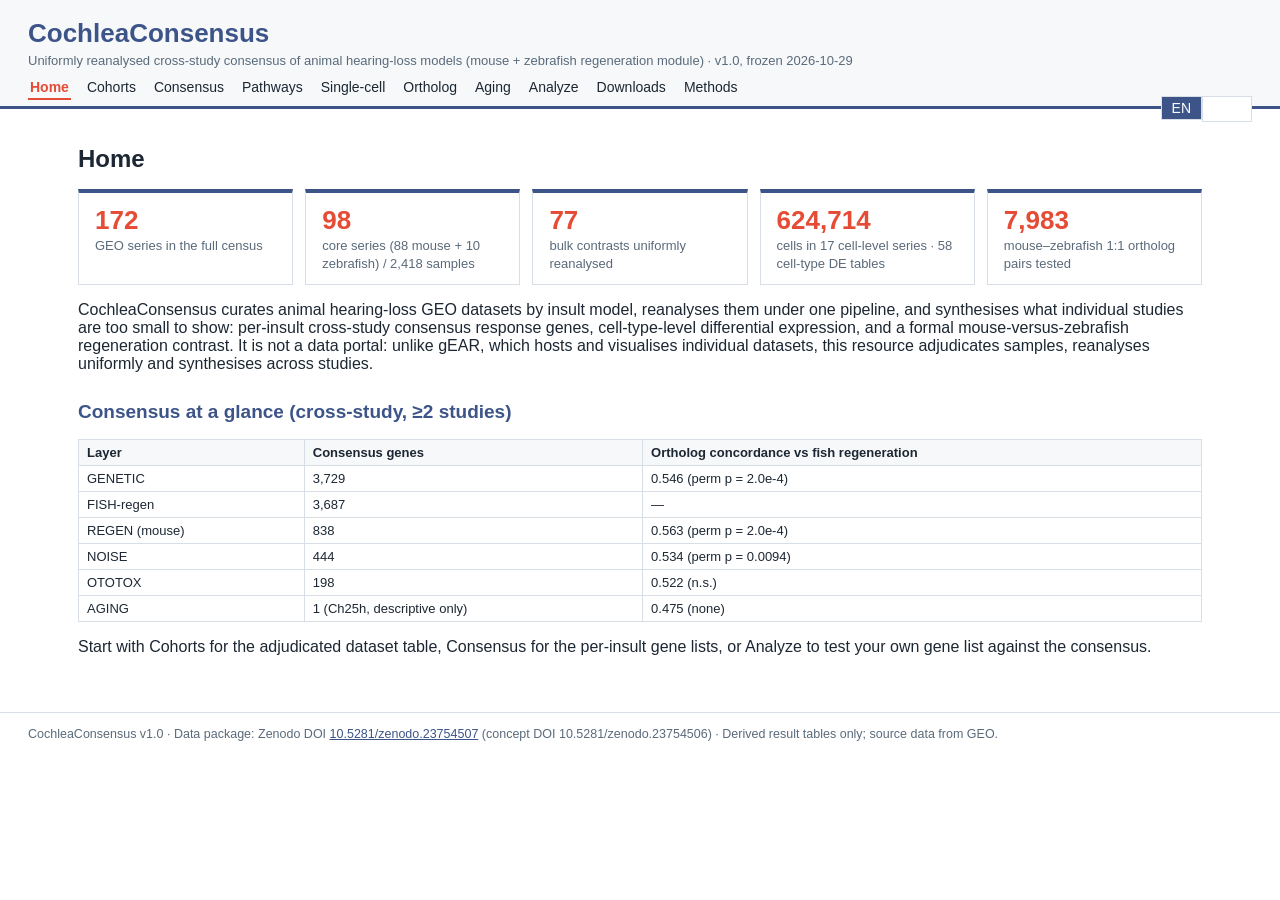
==== index.html @ 3b7f602b "CochleaConsensus v1.0 site (10 pages, frozen 2026-10-29, Zenodo 10.5281/zenodo.23754507)" ====
<!DOCTYPE html>
<html lang="en"><head><meta charset="utf-8">
<meta name="viewport" content="width=device-width, initial-scale=1">
<title>Home · CochleaConsensus</title>
<link rel="stylesheet" href="assets/style.css?v=20261029"></head>
<body data-page="index.html">
<header><div class="brand">CochleaConsensus</div>
<div class="tag" data-en="Uniformly reanalysed cross-study consensus of animal hearing-loss models (mouse + zebrafish regeneration module) · v1.0, frozen 2026-10-29"
data-zh="动物听力损失模型（小鼠 + 斑马鱼再生模块）统一重分析跨研究共识资源 · v1.0，冻结于 2026-10-29"></div>
<nav><a href="index.html" class="on">Home</a><a href="cohorts.html" class="">Cohorts</a><a href="consensus.html" class="">Consensus</a><a href="pathways.html" class="">Pathways</a><a href="singlecell.html" class="">Single-cell</a><a href="ortholog.html" class="">Ortholog</a><a href="aging.html" class="">Aging</a><a href="analyze.html" class="">Analyze</a><a href="downloads.html" class="">Downloads</a><a href="methods.html" class="">Methods</a></nav>
<div class="lang"><button id="btn-en" class="on">EN</button><button id="btn-zh">中文</button></div>
</header><main>
<h1 data-en="Home" data-zh="首页"></h1>

<div class="cards">
<div class="card"><b>172</b><span data-en="GEO series in the full census" data-zh="全集普查 GEO 系列"></span></div>
<div class="card"><b>98</b><span data-en="core series (88 mouse + 10 zebrafish) / 2,418 samples" data-zh="核心系列（鼠 88 + 鱼 10）/ 2,418 样本"></span></div>
<div class="card"><b>77</b><span data-en="bulk contrasts uniformly reanalysed" data-zh="bulk 对比统一重分析成功"></span></div>
<div class="card"><b>624,714</b><span data-en="cells in 17 cell-level series · 58 cell-type DE tables" data-zh="17 个细胞级系列的细胞数 · 58 张细胞型 DE 表"></span></div>
<div class="card"><b>7,983</b><span data-en="mouse–zebrafish 1:1 ortholog pairs tested" data-zh="鼠↔鱼 1:1 同源对正式检验"></span></div>
</div>
<p data-en="CochleaConsensus curates animal hearing-loss GEO datasets by insult model, reanalyses them under one pipeline, and synthesises what individual studies are too small to show: per-insult cross-study consensus response genes, cell-type-level differential expression, and a formal mouse-versus-zebrafish regeneration contrast. It is not a data portal: unlike gEAR, which hosts and visualises individual datasets, this resource adjudicates samples, reanalyses uniformly and synthesises across studies."
data-zh="CochleaConsensus 按损伤模型策展动物听力损失 GEO 数据集、用同一管线统一重分析，并合成单个研究样本量太小看不见的东西：逐损伤层的跨研究共识响应基因、细胞型水平差异表达、以及鼠↔斑马鱼再生的正式对比。它不是数据门户：gEAR 管托管与单集可视化，本资源管样本裁定、统一重分析与跨研究合成。"></p>
<h2 data-en="Consensus at a glance (cross-study, ≥2 studies)" data-zh="共识一览（跨研究口径，≥2 个研究）"></h2>
<table class="t"><thead><tr><th data-en="Layer" data-zh="层"></th><th data-en="Consensus genes" data-zh="共识基因"></th><th data-en="Ortholog concordance vs fish regeneration" data-zh="与鱼再生的同源同向率"></th></tr></thead>
<tbody>
<tr><td>GENETIC</td><td>3,729</td><td>0.546 (perm p = 2.0e-4)</td></tr>
<tr><td>FISH-regen</td><td>3,687</td><td>—</td></tr>
<tr><td>REGEN (mouse)</td><td>838</td><td>0.563 (perm p = 2.0e-4)</td></tr>
<tr><td>NOISE</td><td>444</td><td>0.534 (perm p = 0.0094)</td></tr>
<tr><td>OTOTOX</td><td>198</td><td>0.522 (n.s.)</td></tr>
<tr><td>AGING</td><td>1 (Ch25h, descriptive only)</td><td>0.475 (none)</td></tr>
</tbody></table>
<p data-en="Start with Cohorts for the adjudicated dataset table, Consensus for the per-insult gene lists, or Analyze to test your own gene list against the consensus."
data-zh="从 Cohorts 看裁定后的数据集表，从 Consensus 看逐层共识名单，或用 Analyze 把你自己的基因列表与共识对照。"></p>

</main>
<footer><span data-en="CochleaConsensus v1.0 · Data package: Zenodo DOI" data-zh="CochleaConsensus v1.0 · 数据包：Zenodo DOI"></span>
<a href="https://doi.org/10.5281/zenodo.23754507">10.5281/zenodo.23754507</a> (concept DOI 10.5281/zenodo.23754506) ·
<span data-en="Derived result tables only; source data from GEO." data-zh="仅分发派生结果表；原始数据来自 GEO。"></span></footer>
<script src="assets/app.js?v=20261029"></script></body></html>
---- assets/style.css ----
:root{--ink:#1c2733;--acc:#3C5488;--acc2:#E64B35;--line:#d7dee6;--bg:#f6f8fa}
*{box-sizing:border-box}body{margin:0;font-family:-apple-system,"Segoe UI",Roboto,"Helvetica Neue",Arial,"PingFang SC","Microsoft YaHei",sans-serif;color:var(--ink);background:#fff}
header{padding:18px 28px 10px;border-bottom:3px solid var(--acc);background:var(--bg)}
.brand{font-size:26px;font-weight:800;color:var(--acc)}
.tag{color:#5a6a7a;font-size:13px;margin:4px 0 10px}
nav a{margin-right:14px;color:var(--ink);text-decoration:none;font-size:14px;padding:3px 2px}
nav a.on{color:var(--acc2);font-weight:700;border-bottom:2px solid var(--acc2)}
.lang{float:right}.lang button{border:1px solid var(--line);background:#fff;padding:3px 10px;cursor:pointer}
.lang button.on{background:var(--acc);color:#fff}
main{padding:20px 28px 40px;max-width:1180px;margin:0 auto}
h1{font-size:24px}h2{font-size:19px;margin-top:28px;color:var(--acc)}
.cards{display:flex;flex-wrap:wrap;gap:12px;margin:16px 0}
.card{border:1px solid var(--line);border-top:4px solid var(--acc);padding:12px 16px;min-width:170px;flex:1}
.card b{display:block;font-size:26px;color:var(--acc2)}
.card span{font-size:13px;color:#5a6a7a}
table.t{border-collapse:collapse;width:100%;font-size:13px;margin:10px 0}
table.t th,table.t td{border:1px solid var(--line);padding:5px 8px;text-align:left;vertical-align:top}
table.t th{background:var(--bg)}
.filters{margin:12px 0;font-size:14px}.filters label{margin-right:16px}
.filters input,.filters select,textarea,input[type=text]{border:1px solid var(--line);padding:5px 8px;font-size:13px}
textarea{width:46%;margin-right:3%;vertical-align:top}
button{background:var(--acc);color:#fff;border:0;padding:7px 16px;cursor:pointer;font-size:14px}
.warn{background:#fdf3e7;border-left:4px solid var(--acc2);padding:10px 14px;font-size:14px}
footer{border-top:1px solid var(--line);padding:14px 28px;font-size:12.5px;color:#5a6a7a}
a{color:var(--acc)}
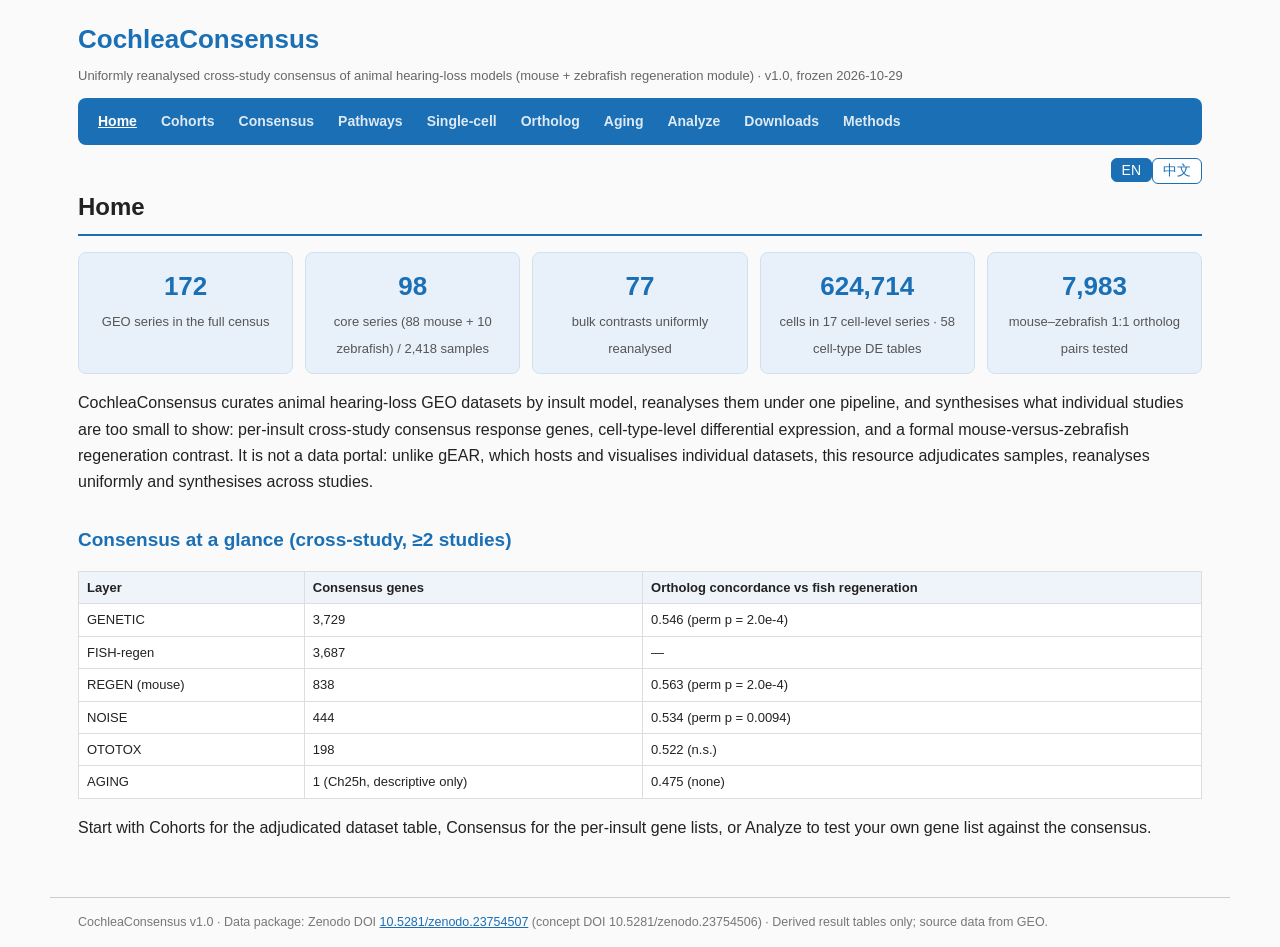
==== commit 590362f9: "Restyle to series palette (PolypAtlas blue #1a6fb5)" ====
--- a/index.html
+++ b/index.html
@@ -2,7 +2,7 @@
 <html lang="en"><head><meta charset="utf-8">
 <meta name="viewport" content="width=device-width, initial-scale=1">
 <title>Home · CochleaConsensus</title>
-<link rel="stylesheet" href="assets/style.css?v=20261029"></head>
+<link rel="stylesheet" href="assets/style.css?v=20261029b"></head>
 <body data-page="index.html">
 <header><div class="brand">CochleaConsensus</div>
 <div class="tag" data-en="Uniformly reanalysed cross-study consensus of animal hearing-loss models (mouse + zebrafish regeneration module) · v1.0, frozen 2026-10-29"
--- a/assets/style.css
+++ b/assets/style.css
@@ -1,25 +1,31 @@
-:root{--ink:#1c2733;--acc:#3C5488;--acc2:#E64B35;--line:#d7dee6;--bg:#f6f8fa}
-*{box-sizing:border-box}body{margin:0;font-family:-apple-system,"Segoe UI",Roboto,"Helvetica Neue",Arial,"PingFang SC","Microsoft YaHei",sans-serif;color:var(--ink);background:#fff}
-header{padding:18px 28px 10px;border-bottom:3px solid var(--acc);background:var(--bg)}
+:root{--ink:#222;--acc:#1a6fb5;--acc2:#145a94;--line:#ddd;--bg:#eef4fa}
+*{box-sizing:border-box}body{margin:0;font-family:-apple-system,"Segoe UI",Roboto,"Helvetica Neue",Arial,"PingFang SC","Microsoft YaHei",sans-serif;color:var(--ink);background:#fafafa;line-height:1.65}
+header{padding:18px 28px 6px;max-width:1180px;margin:0 auto}
 .brand{font-size:26px;font-weight:800;color:var(--acc)}
-.tag{color:#5a6a7a;font-size:13px;margin:4px 0 10px}
-nav a{margin-right:14px;color:var(--ink);text-decoration:none;font-size:14px;padding:3px 2px}
-nav a.on{color:var(--acc2);font-weight:700;border-bottom:2px solid var(--acc2)}
-.lang{float:right}.lang button{border:1px solid var(--line);background:#fff;padding:3px 10px;cursor:pointer}
+.tag{color:#666;font-size:13px;margin:4px 0 12px}
+nav{background:var(--acc);padding:10px 18px;border-radius:8px;margin-bottom:6px}
+nav a{margin-right:20px;color:#fff;text-decoration:none;font-size:14px;font-weight:bold;opacity:.85;padding:3px 2px}
+nav a:hover{text-decoration:underline;opacity:1}
+nav a.on{opacity:1;text-decoration:underline}
+.lang{float:right;margin-top:6px}.lang button{border:1px solid var(--acc);background:#fff;color:var(--acc);padding:3px 10px;cursor:pointer;border-radius:6px}
 .lang button.on{background:var(--acc);color:#fff}
-main{padding:20px 28px 40px;max-width:1180px;margin:0 auto}
-h1{font-size:24px}h2{font-size:19px;margin-top:28px;color:var(--acc)}
+main{padding:14px 28px 40px;max-width:1180px;margin:0 auto}
+h1{font-size:24px;border-bottom:2px solid var(--acc);padding-bottom:8px}
+h2{font-size:19px;margin-top:28px;color:var(--acc)}
 .cards{display:flex;flex-wrap:wrap;gap:12px;margin:16px 0}
-.card{border:1px solid var(--line);border-top:4px solid var(--acc);padding:12px 16px;min-width:170px;flex:1}
-.card b{display:block;font-size:26px;color:var(--acc2)}
-.card span{font-size:13px;color:#5a6a7a}
-table.t{border-collapse:collapse;width:100%;font-size:13px;margin:10px 0}
+.card{background:#e8f1fa;border:1px solid #cfe0f1;border-radius:8px;padding:12px 16px;min-width:170px;flex:1;text-align:center}
+.card b{display:block;font-size:26px;color:var(--acc)}
+.card span{font-size:13px;color:#555}
+table.t{border-collapse:collapse;width:100%;font-size:13px;margin:10px 0;background:#fff}
 table.t th,table.t td{border:1px solid var(--line);padding:5px 8px;text-align:left;vertical-align:top}
 table.t th{background:var(--bg)}
+table.t tr:hover{background:#f6fbff}
 .filters{margin:12px 0;font-size:14px}.filters label{margin-right:16px}
-.filters input,.filters select,textarea,input[type=text]{border:1px solid var(--line);padding:5px 8px;font-size:13px}
+.filters input,.filters select,textarea,input[type=text]{border:1px solid #b9c9d6;padding:5px 8px;font-size:13px;border-radius:4px}
 textarea{width:46%;margin-right:3%;vertical-align:top}
-button{background:var(--acc);color:#fff;border:0;padding:7px 16px;cursor:pointer;font-size:14px}
-.warn{background:#fdf3e7;border-left:4px solid var(--acc2);padding:10px 14px;font-size:14px}
-footer{border-top:1px solid var(--line);padding:14px 28px;font-size:12.5px;color:#5a6a7a}
+button{background:var(--acc);color:#fff;border:0;padding:7px 16px;cursor:pointer;font-size:14px;border-radius:6px}
+button:hover{background:var(--acc2)}
+.warn{background:#fff8e6;border-left:4px solid #e0a800;padding:10px 14px;font-size:14px}
+.figcap{font-size:13px;color:#666;margin:6px 0 14px}
+footer{border-top:1px solid #ccc;padding:14px 28px;font-size:12.5px;color:#777;max-width:1180px;margin:0 auto}
 a{color:var(--acc)}
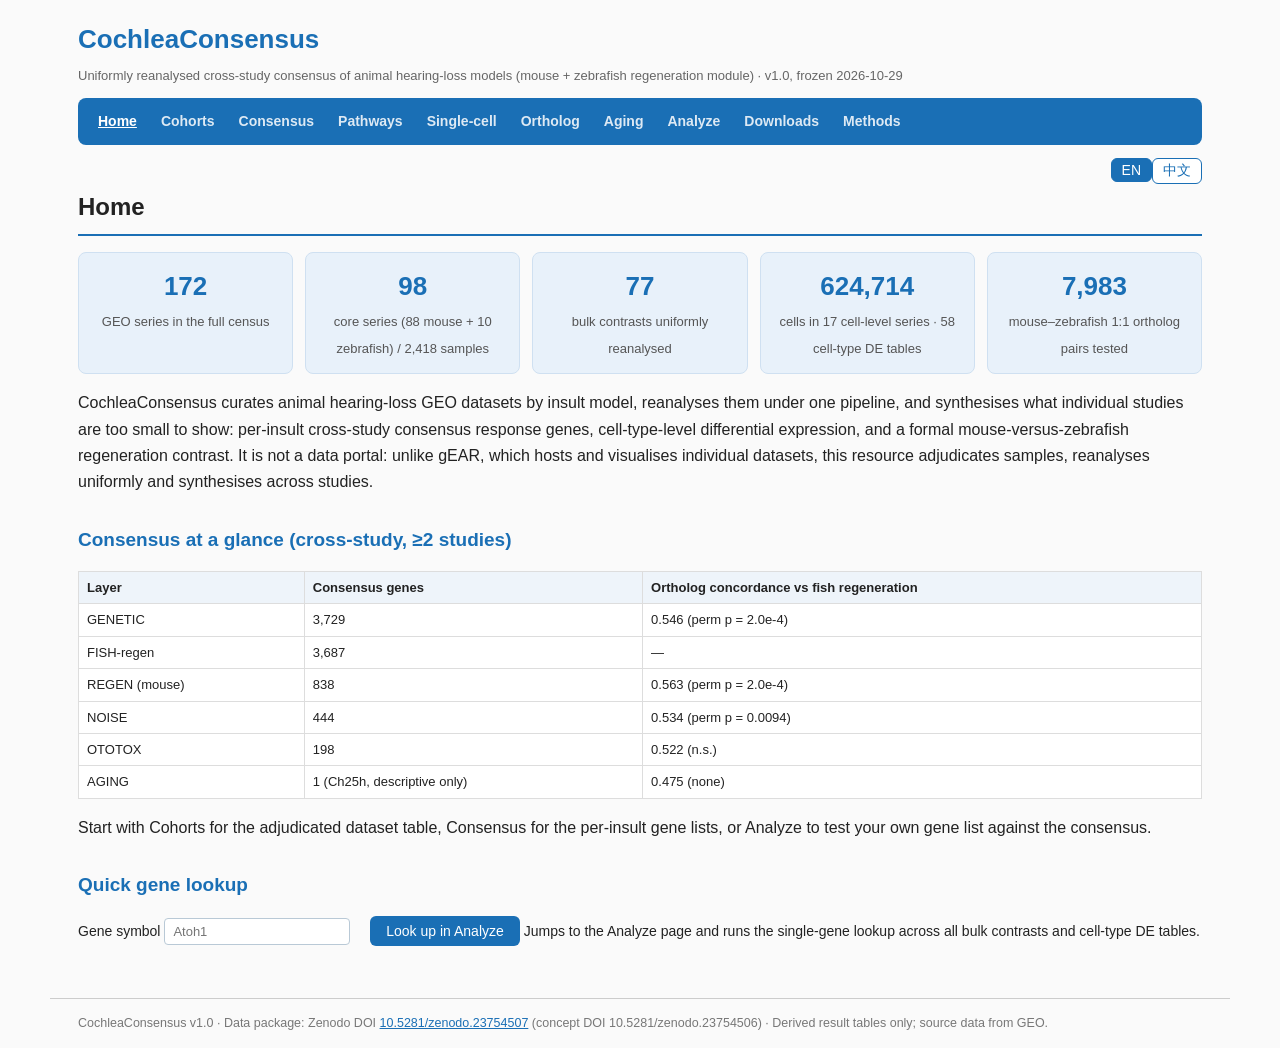
==== commit b9fd0de1: "Interactive upgrade: SC DE browser + composition comparator, sortable/filterable tables, consensus C" ====
--- a/index.html
+++ b/index.html
@@ -2,7 +2,7 @@
 <html lang="en"><head><meta charset="utf-8">
 <meta name="viewport" content="width=device-width, initial-scale=1">
 <title>Home · CochleaConsensus</title>
-<link rel="stylesheet" href="assets/style.css?v=20261029b"></head>
+<link rel="stylesheet" href="assets/style.css?v=20261029c"></head>
 <body data-page="index.html">
 <header><div class="brand">CochleaConsensus</div>
 <div class="tag" data-en="Uniformly reanalysed cross-study consensus of animal hearing-loss models (mouse + zebrafish regeneration module) · v1.0, frozen 2026-10-29"
@@ -33,9 +33,17 @@
 </tbody></table>
 <p data-en="Start with Cohorts for the adjudicated dataset table, Consensus for the per-insult gene lists, or Analyze to test your own gene list against the consensus."
 data-zh="从 Cohorts 看裁定后的数据集表，从 Consensus 看逐层共识名单，或用 Analyze 把你自己的基因列表与共识对照。"></p>
+<h2 data-en="Quick gene lookup" data-zh="快速基因查询"></h2>
+<form id="home-gene-form" class="filters">
+<label><span data-en="Gene symbol" data-zh="基因符号"></span>
+<input id="home-gene" type="text" placeholder="Atoh1"></label>
+<button type="submit" data-en="Look up in Analyze" data-zh="去 Analyze 查询"></button>
+<span data-en="Jumps to the Analyze page and runs the single-gene lookup across all bulk contrasts and cell-type DE tables."
+data-zh="跳转到 Analyze 页并自动运行该基因在全部 bulk 对比与细胞型 DE 表中的单基因查询。"></span>
+</form>
 
 </main>
 <footer><span data-en="CochleaConsensus v1.0 · Data package: Zenodo DOI" data-zh="CochleaConsensus v1.0 · 数据包：Zenodo DOI"></span>
 <a href="https://doi.org/10.5281/zenodo.23754507">10.5281/zenodo.23754507</a> (concept DOI 10.5281/zenodo.23754506) ·
 <span data-en="Derived result tables only; source data from GEO." data-zh="仅分发派生结果表；原始数据来自 GEO。"></span></footer>
-<script src="assets/app.js?v=20261029"></script></body></html>+<script src="assets/app.js?v=20261029c"></script></body></html>
--- a/assets/style.css
+++ b/assets/style.css
@@ -27,5 +27,13 @@
 button:hover{background:var(--acc2)}
 .warn{background:#fff8e6;border-left:4px solid #e0a800;padding:10px 14px;font-size:14px}
 .figcap{font-size:13px;color:#666;margin:6px 0 14px}
+.chip{display:inline-block;background:#e8f1fa;color:var(--acc);border-radius:10px;padding:1px 8px;font-size:12px;margin-right:2px}
+.chip.hl{background:var(--acc);color:#fff;font-weight:bold}
+tr.detailrow td{background:#f6fbff;font-size:12.5px}
+.compblock{margin:10px 0}
+.compblock h3{margin:8px 0 2px;font-size:15px;color:var(--acc)}
+.complegend{margin:6px 0 14px;font-size:12.5px}
+.legitem{display:inline-block;margin:2px 10px 2px 0}
+.swatch{display:inline-block;width:11px;height:11px;border-radius:2px;margin-right:5px;vertical-align:-1px}
 footer{border-top:1px solid #ccc;padding:14px 28px;font-size:12.5px;color:#777;max-width:1180px;margin:0 auto}
 a{color:var(--acc)}
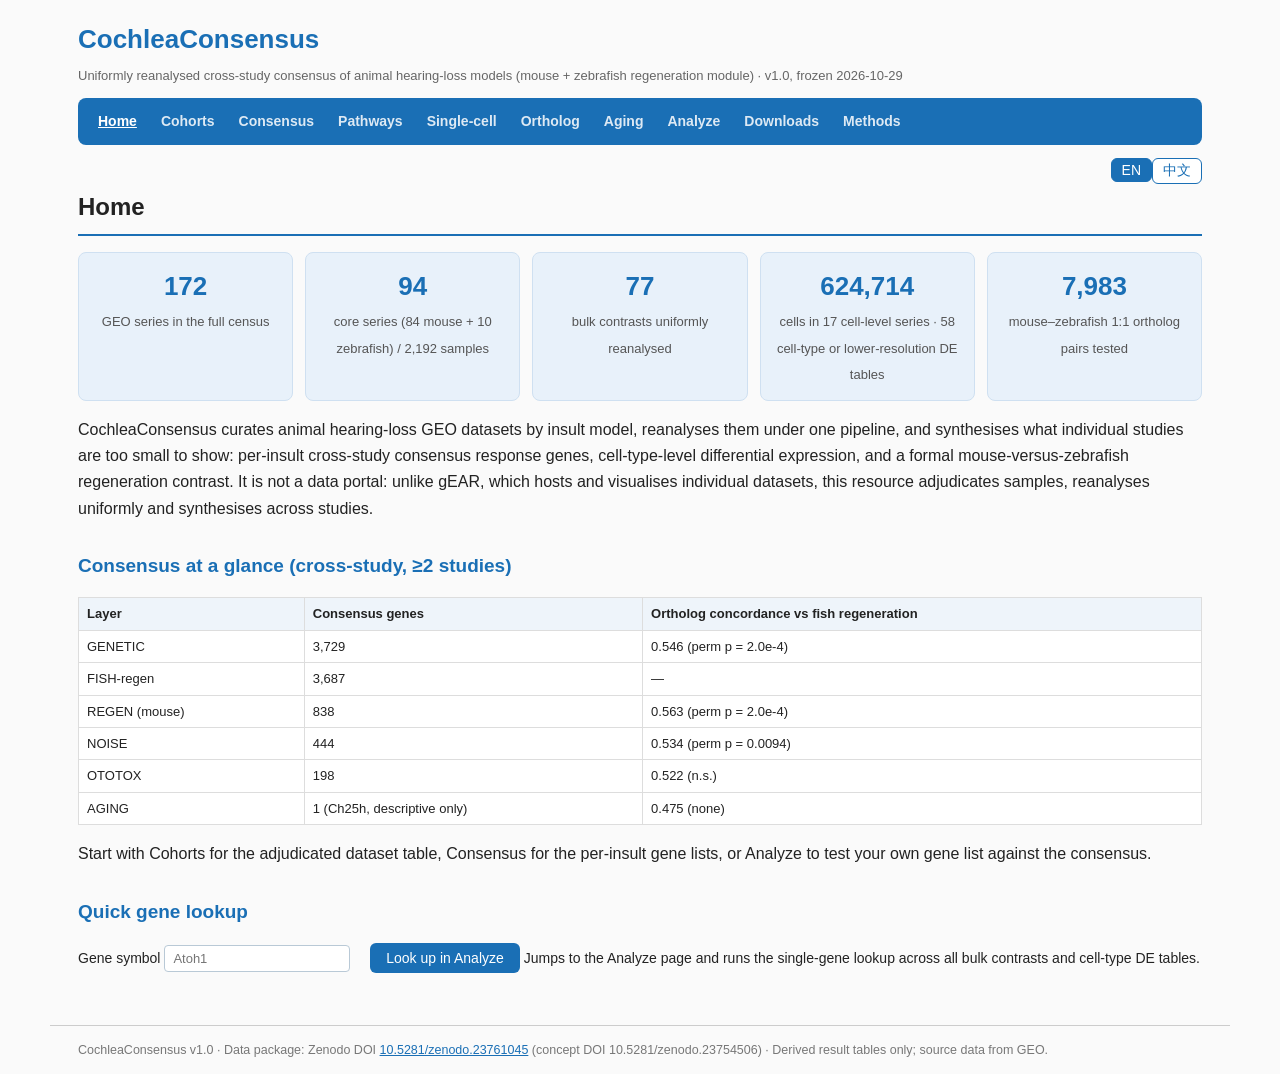
==== commit 3b3635df: "A-tier correction: census counts 94 core / 2,192 samples (4 chicken series excluded), Zenodo v1.1 li" ====
--- a/index.html
+++ b/index.html
@@ -14,9 +14,9 @@
 
 <div class="cards">
 <div class="card"><b>172</b><span data-en="GEO series in the full census" data-zh="全集普查 GEO 系列"></span></div>
-<div class="card"><b>98</b><span data-en="core series (88 mouse + 10 zebrafish) / 2,418 samples" data-zh="核心系列（鼠 88 + 鱼 10）/ 2,418 样本"></span></div>
+<div class="card"><b>94</b><span data-en="core series (84 mouse + 10 zebrafish) / 2,192 samples" data-zh="核心系列（鼠 84 + 鱼 10）/ 2,192 样本"></span></div>
 <div class="card"><b>77</b><span data-en="bulk contrasts uniformly reanalysed" data-zh="bulk 对比统一重分析成功"></span></div>
-<div class="card"><b>624,714</b><span data-en="cells in 17 cell-level series · 58 cell-type DE tables" data-zh="17 个细胞级系列的细胞数 · 58 张细胞型 DE 表"></span></div>
+<div class="card"><b>624,714</b><span data-en="cells in 17 cell-level series · 58 cell-type or lower-resolution DE tables" data-zh="17 个细胞级系列的细胞数 · 58 张细胞类型或更低分辨率 DE 表"></span></div>
 <div class="card"><b>7,983</b><span data-en="mouse–zebrafish 1:1 ortholog pairs tested" data-zh="鼠↔鱼 1:1 同源对正式检验"></span></div>
 </div>
 <p data-en="CochleaConsensus curates animal hearing-loss GEO datasets by insult model, reanalyses them under one pipeline, and synthesises what individual studies are too small to show: per-insult cross-study consensus response genes, cell-type-level differential expression, and a formal mouse-versus-zebrafish regeneration contrast. It is not a data portal: unlike gEAR, which hosts and visualises individual datasets, this resource adjudicates samples, reanalyses uniformly and synthesises across studies."
@@ -44,6 +44,6 @@
 
 </main>
 <footer><span data-en="CochleaConsensus v1.0 · Data package: Zenodo DOI" data-zh="CochleaConsensus v1.0 · 数据包：Zenodo DOI"></span>
-<a href="https://doi.org/10.5281/zenodo.23754507">10.5281/zenodo.23754507</a> (concept DOI 10.5281/zenodo.23754506) ·
+<a href="https://doi.org/10.5281/zenodo.23761045">10.5281/zenodo.23761045</a> (concept DOI 10.5281/zenodo.23754506) ·
 <span data-en="Derived result tables only; source data from GEO." data-zh="仅分发派生结果表；原始数据来自 GEO。"></span></footer>
 <script src="assets/app.js?v=20261029c"></script></body></html>
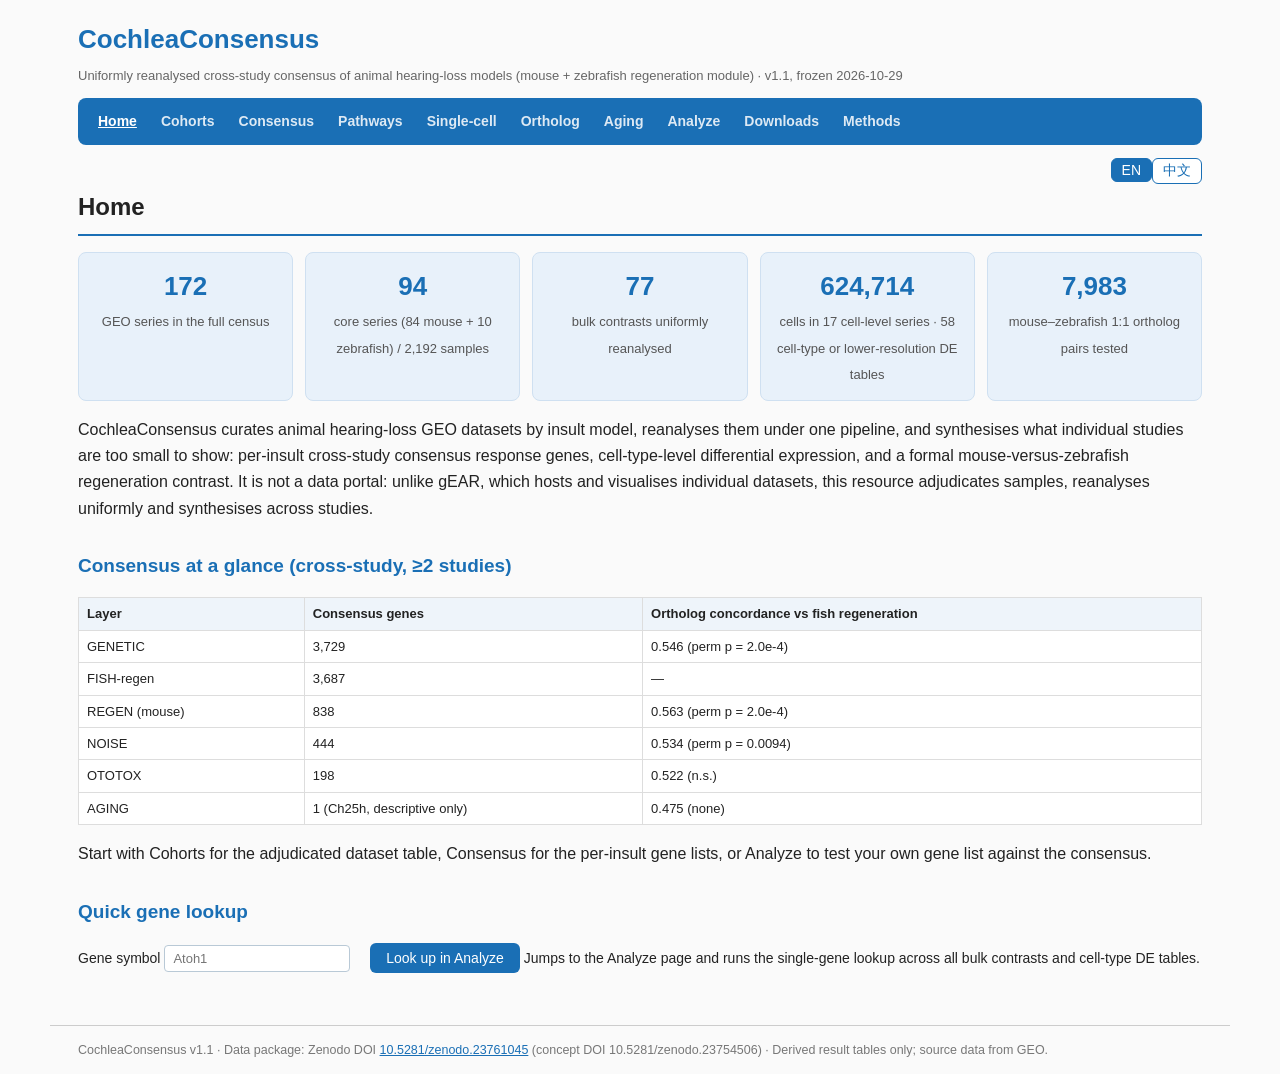
==== commit 4b39a2fe: "Header tagline and footer: data package v1.0 -> v1.1 (frozen date unchanged)" ====
--- a/index.html
+++ b/index.html
@@ -5,8 +5,8 @@
 <link rel="stylesheet" href="assets/style.css?v=20261029c"></head>
 <body data-page="index.html">
 <header><div class="brand">CochleaConsensus</div>
-<div class="tag" data-en="Uniformly reanalysed cross-study consensus of animal hearing-loss models (mouse + zebrafish regeneration module) · v1.0, frozen 2026-10-29"
-data-zh="动物听力损失模型（小鼠 + 斑马鱼再生模块）统一重分析跨研究共识资源 · v1.0，冻结于 2026-10-29"></div>
+<div class="tag" data-en="Uniformly reanalysed cross-study consensus of animal hearing-loss models (mouse + zebrafish regeneration module) · v1.1, frozen 2026-10-29"
+data-zh="动物听力损失模型（小鼠 + 斑马鱼再生模块）统一重分析跨研究共识资源 · v1.1，冻结于 2026-10-29"></div>
 <nav><a href="index.html" class="on">Home</a><a href="cohorts.html" class="">Cohorts</a><a href="consensus.html" class="">Consensus</a><a href="pathways.html" class="">Pathways</a><a href="singlecell.html" class="">Single-cell</a><a href="ortholog.html" class="">Ortholog</a><a href="aging.html" class="">Aging</a><a href="analyze.html" class="">Analyze</a><a href="downloads.html" class="">Downloads</a><a href="methods.html" class="">Methods</a></nav>
 <div class="lang"><button id="btn-en" class="on">EN</button><button id="btn-zh">中文</button></div>
 </header><main>
@@ -43,7 +43,7 @@
 </form>
 
 </main>
-<footer><span data-en="CochleaConsensus v1.0 · Data package: Zenodo DOI" data-zh="CochleaConsensus v1.0 · 数据包：Zenodo DOI"></span>
+<footer><span data-en="CochleaConsensus v1.1 · Data package: Zenodo DOI" data-zh="CochleaConsensus v1.1 · 数据包：Zenodo DOI"></span>
 <a href="https://doi.org/10.5281/zenodo.23761045">10.5281/zenodo.23761045</a> (concept DOI 10.5281/zenodo.23754506) ·
 <span data-en="Derived result tables only; source data from GEO." data-zh="仅分发派生结果表；原始数据来自 GEO。"></span></footer>
 <script src="assets/app.js?v=20261029c"></script></body></html>
